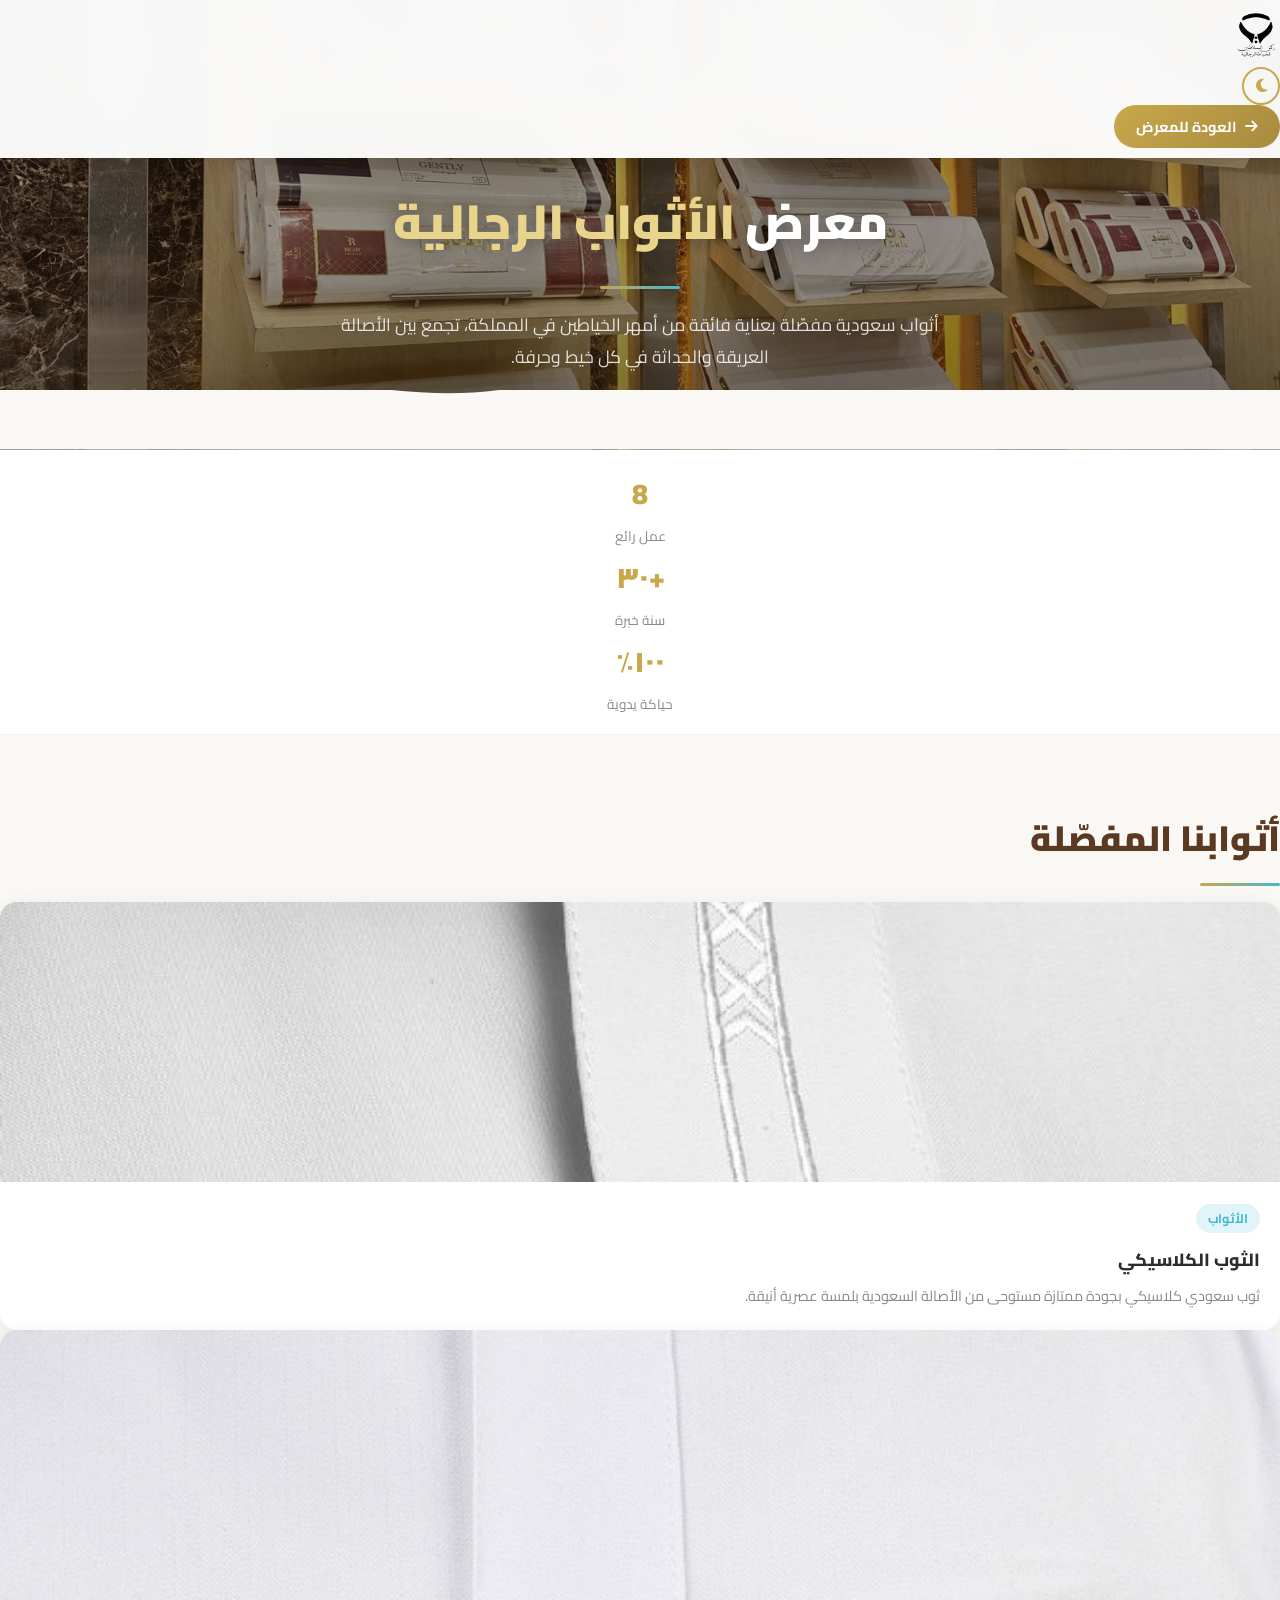
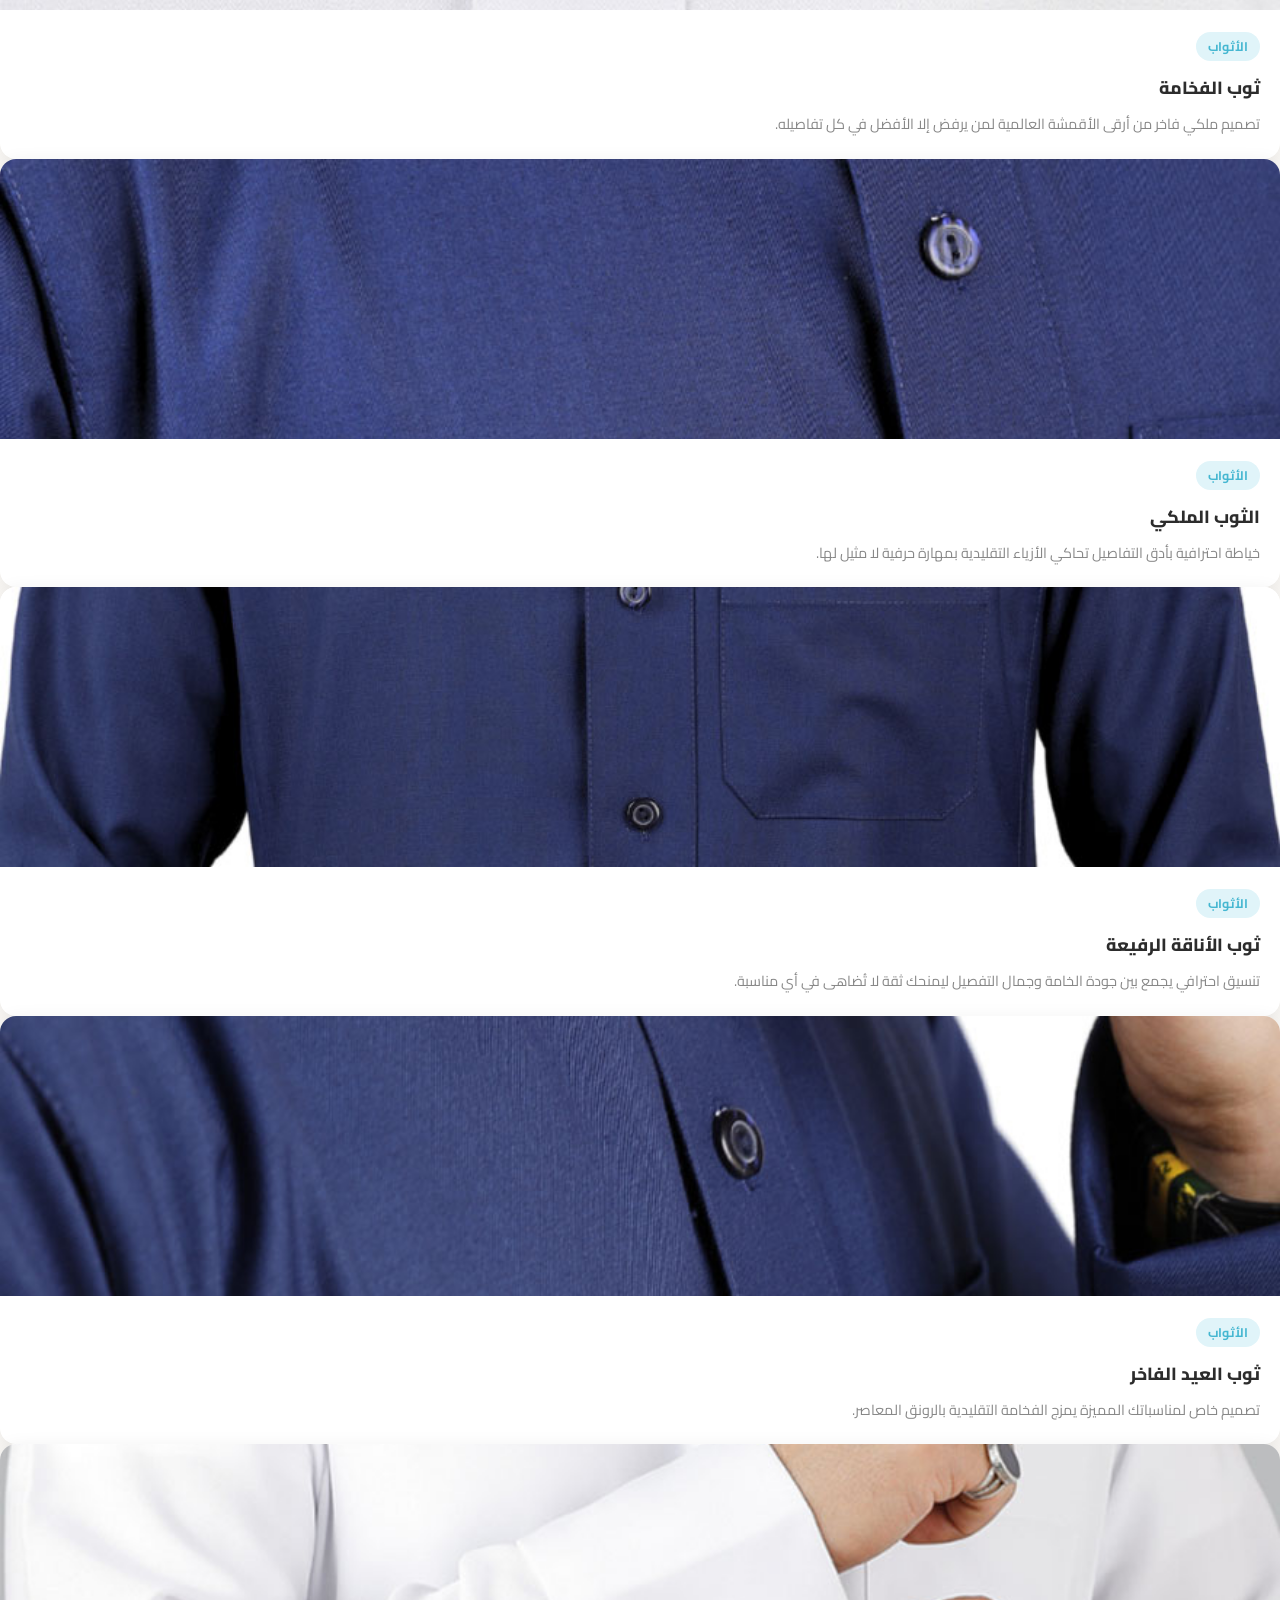
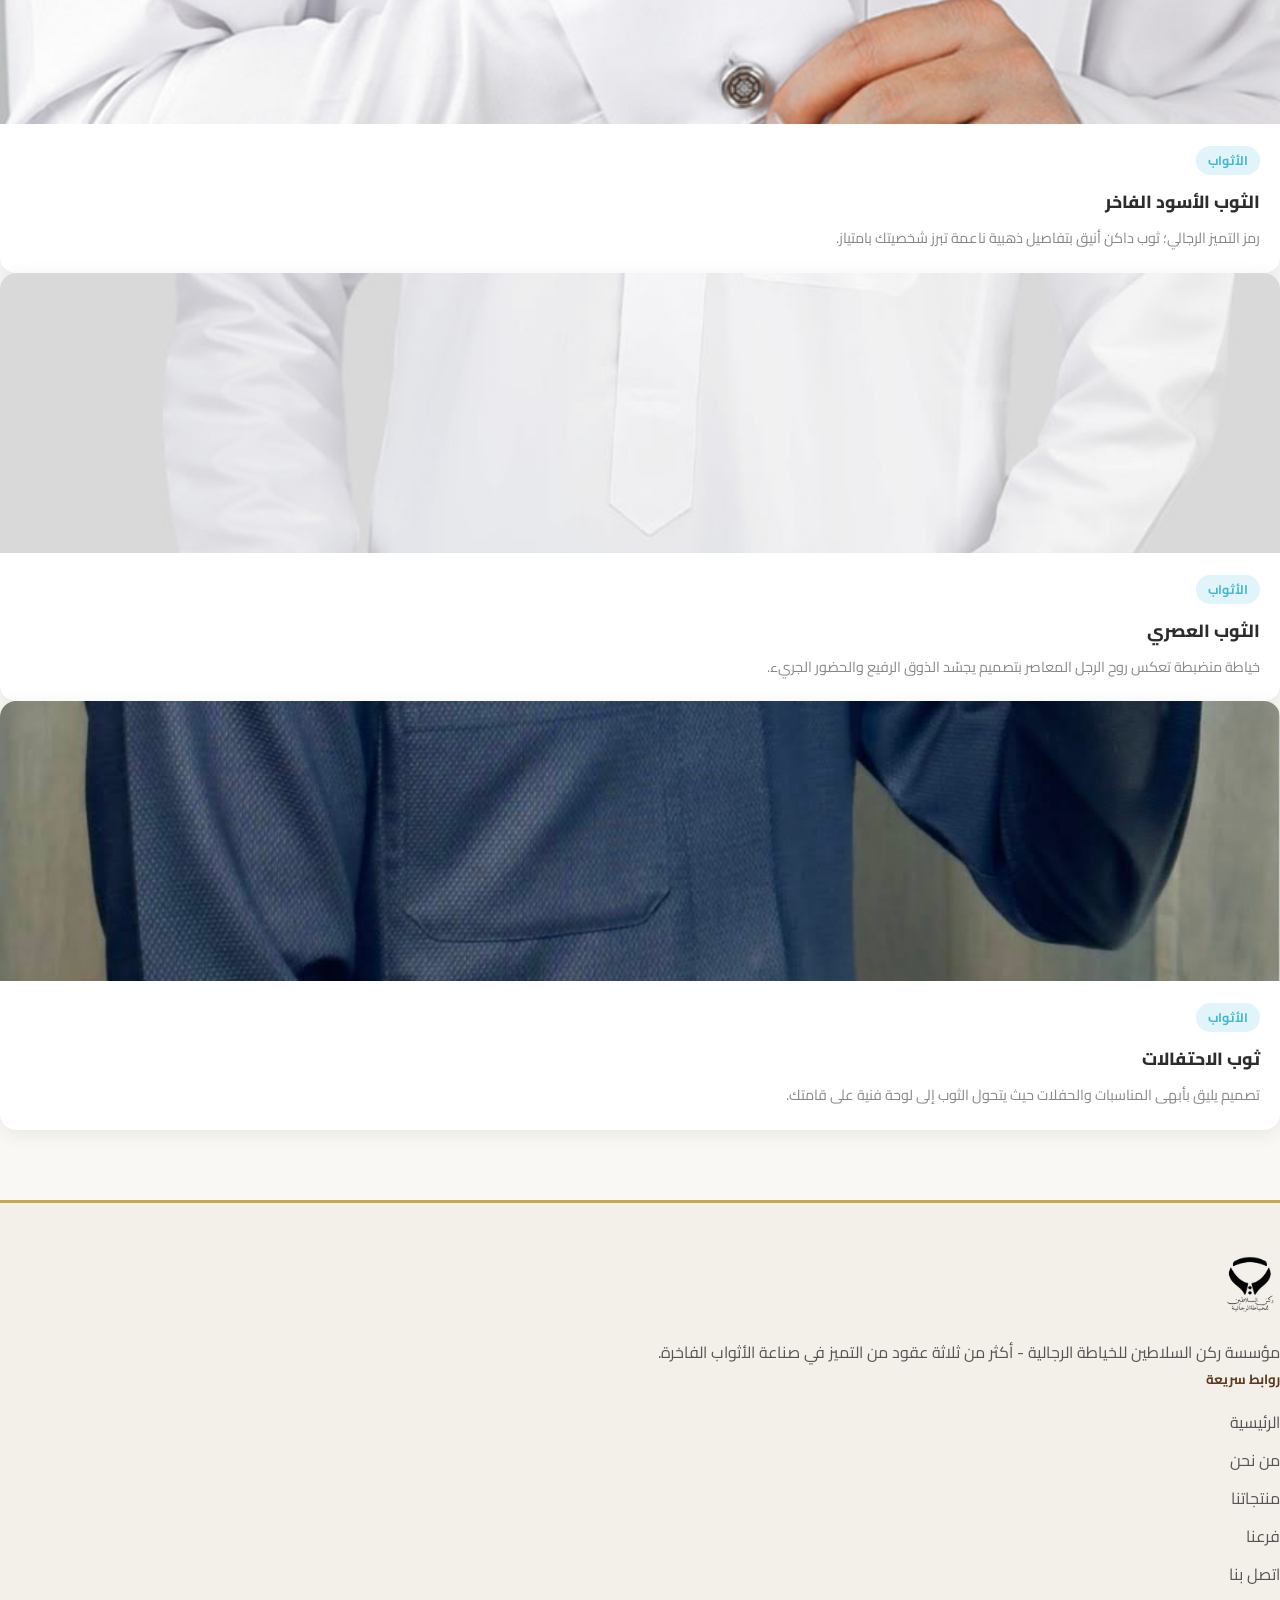
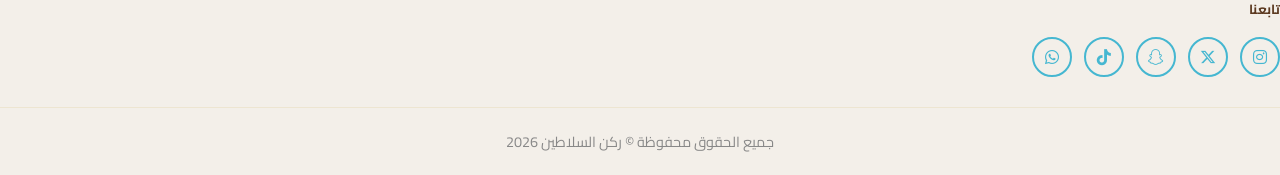
==== category.html @ 3acf150f "Add files via upload" ====
<!DOCTYPE html>
<html lang="ar" dir="rtl">

<head>
    <meta charset="UTF-8">
    <meta name="viewport" content="width=device-width, initial-scale=1.0">
    <title>المعرض | ركن السلاطين</title>
    <meta name="description"
        content="معرض أعمال ركن السلاطين للخياطة الرجالية - أثواب وأكوات وصدريات وأقمشة فاخرة في الرياض">
    <!-- Bootstrap 5 RTL -->
    <link href="https://cdn.jsdelivr.net/npm/bootstrap@5.3.3/dist/css/bootstrap.rtl.min.css" rel="stylesheet">
    <!-- Font Awesome -->
    <link href="https://cdnjs.cloudflare.com/ajax/libs/font-awesome/6.5.1/css/all.min.css" rel="stylesheet">
    <!-- AOS -->
    <link href="https://unpkg.com/aos@2.3.1/dist/aos.css" rel="stylesheet">
    <!-- Google Fonts -->
    <link
        href="https://fonts.googleapis.com/css2?family=Cairo:wght@400;600;700;900&family=Tajawal:wght@300;400;500;700&display=swap"
        rel="stylesheet">
    <!-- Gallery Shared CSS -->
    <link href="gallery.css" rel="stylesheet">
</head>

<body>

    <!-- Navbar -->
    <nav class="gallery-nav">
        <div class="container d-flex align-items-center justify-content-between">
            <a href="index.html" class="brand">
                <img src="images/logoblack.png" alt="ركن السلاطين" id="navLogo">
            </a>
            <div class="d-flex align-items-center gap-3">
                <button class="theme-toggle-btn" id="themeToggle" aria-label="تغيير المظهر">
                    <i class="fas fa-moon"></i>
                </button>
                <a href="gallery.html" class="back-btn">
                    <i class="fas fa-arrow-right"></i> العودة للمعرض
                </a>
            </div>
        </div>
    </nav>

    <!-- Hero (filled by JS) -->
    <div class="cat-hero">
        <div class="cat-hero-content" data-aos="fade-up">
            <div class="cat-badge" id="catBadge">
                <i id="catBadgeIcon"></i>
                <span id="catBadgeText"></span>
            </div>
            <h1 id="catTitle">تحميل...</h1>
            <div class="hero-divider"></div>
            <p id="catDesc">...</p>
        </div>
    </div>

    <!-- Info Bar -->
    <div class="info-bar">
        <div class="container">
            <div class="row g-3">
                <div class="col-4 col-md stat">
                    <span class="stat-num" id="statCount">—</span>
                    <span class="stat-label">عمل رائع</span>
                </div>
                <div class="col-4 col-md stat">
                    <span class="stat-num">+٣٠</span>
                    <span class="stat-label">سنة خبرة</span>
                </div>
                <div class="col-4 col-md stat">
                    <span class="stat-num">١٠٠٪</span>
                    <span class="stat-label">حياكة يدوية</span>
                </div>
            </div>
        </div>
    </div>

    <!-- Gallery Grid -->
    <section class="gallery-section">
        <div class="container">
            <div class="mb-5" data-aos="fade-up">
                <h2 class="section-title left-align" id="gridTitle">المعرض</h2>
            </div>
            <div class="row g-4" id="galleryGrid">
                <!-- filled by JS -->
            </div>
        </div>
    </section>

    <!-- Lightbox -->
    <div class="lightbox-overlay" id="lightbox" onclick="closeLightbox(event)">
        <button class="lightbox-close" onclick="closeLightbox(event)">
            <i class="fas fa-times"></i>
        </button>
        <img src="" alt="" id="lightboxImg">
    </div>

    <!-- التذييل -->
    <footer>
        <div class="container">
            <div class="row g-4">
                <div class="col-md-4 text-center text-md-start">
                    <div class="footer-logo"><img src="images/logoblack.png" alt="ركن السلاطين"></div>
                    <p>مؤسسة ركن السلاطين للخياطة الرجالية - أكثر من ثلاثة عقود من التميز في صناعة الأثواب الفاخرة.</p>
                </div>
                <div class="col-md-4">
                    <h5>روابط سريعة</h5>
                    <ul>
                        <li><a href="index.html#top">الرئيسية</a></li>
                        <li><a href="index.html#about">من نحن</a></li>
                        <li><a href="index.html#products">منتجاتنا</a></li>
                        <li><a href="index.html#branch">فرعنا</a></li>
                        <li><a href="index.html#contact">اتصل بنا</a></li>
                    </ul>
                </div>
                <div class="col-md-4 text-center text-md-start">
                    <h5>تابعنا</h5>
                    <div class="social-icons">
                        <a href="https://www.instagram.com/alsalatin_1?igsh=cHo1dGV3Nm4xb3J3&utm_source=qr"
                            aria-label="Instagram"><i class="fab fa-instagram"></i></a>
                        <a href="#" aria-label="Twitter"><i class="fab fa-x-twitter"></i></a>
                        <a href="#" aria-label="Snapchat"><i class="fab fa-snapchat-ghost"></i></a>
                        <a href="#" aria-label="TikTok"><i class="fab fa-tiktok"></i></a>
                        <a href="https://wa.me/966501292147" aria-label="WhatsApp" target="_blank">
                            <i class="fab fa-whatsapp"></i>
                        </a>
                    </div>
                </div>
            </div>
            <div class="footer-bottom">جميع الحقوق محفوظة &copy; ركن السلاطين 2026</div>
        </div>
    </footer>

    <!-- Scripts -->
    <script src="https://cdn.jsdelivr.net/npm/bootstrap@5.3.3/dist/js/bootstrap.bundle.min.js"></script>
    <script src="https://unpkg.com/aos@2.3.1/dist/aos.js"></script>
    <script>
        AOS.init({ duration: 700, once: true });

        /* ── Dark Mode ── */
        const toggle = document.getElementById('themeToggle');
        const navLogo = document.getElementById('navLogo');

        function applyTheme(dark) {
            document.body.classList.toggle('dark-theme', dark);
            toggle.querySelector('i').className = dark ? 'fas fa-sun' : 'fas fa-moon';
            const lightLogo = 'images/logoblack.png';
            const darkLogo = 'images/logo.png';
            navLogo.src = dark ? darkLogo : lightLogo;
            const fl = document.querySelector('.footer-logo img');
            if (fl) fl.src = dark ? darkLogo : lightLogo;
        }

        applyTheme(localStorage.getItem('theme') === 'dark');
        toggle.addEventListener('click', () => {
            const isDark = document.body.classList.toggle('dark-theme');
            localStorage.setItem('theme', isDark ? 'dark' : 'light');
            applyTheme(isDark);
        });

        /* ── Category Data ── */
        const categories = {
            products: {
                name: 'الأثواب الرجالية',
                icon: 'fas fa-user-tie',
                badgeText: 'تصاميم رجالية راقية',
                desc: 'أثواب سعودية مفصّلة بعناية فائقة من أمهر الخياطين في المملكة، تجمع بين الأصالة العريقة والحداثة في كل خيط وحرفة.',
                gridTitle: 'أثوابنا المفصّلة',
                tag: 'الأثواب',
                items: [
                    { img: 'images/products/product1.png', title: 'الثوب الكلاسيكي', desc: 'ثوب سعودي كلاسيكي بجودة ممتازة مستوحى من الأصالة السعودية بلمسة عصرية أنيقة.' },
                    { img: 'images/products/product2.png', title: 'ثوب الفخامة', desc: 'تصميم ملكي فاخر من أرقى الأقمشة العالمية لمن يرفض إلا الأفضل في كل تفاصيله.' },
                    { img: 'images/products/product3.png', title: 'الثوب الملكي', desc: 'خياطة احترافية بأدق التفاصيل تحاكي الأزياء التقليدية بمهارة حرفية لا مثيل لها.' },
                    { img: 'images/products/product4.jpg', title: 'ثوب الأناقة الرفيعة', desc: 'تنسيق احترافي يجمع بين جودة الخامة وجمال التفصيل ليمنحك ثقة لا تُضاهى في أي مناسبة.' },
                    { img: 'images/products/product5.jpg', title: 'ثوب العيد الفاخر', desc: 'تصميم خاص لمناسباتك المميزة يمزج الفخامة التقليدية بالرونق المعاصر.' },
                    { img: 'images/products/product6.png', title: 'الثوب الأسود الفاخر', desc: 'رمز التميز الرجالي؛ ثوب داكن أنيق بتفاصيل ذهبية ناعمة تبرز شخصيتك بامتياز.' },
                    { img: 'images/products/product7.jpg', title: 'الثوب العصري', desc: 'خياطة منضبطة تعكس روح الرجل المعاصر بتصميم يجسّد الذوق الرفيع والحضور الجريء.' },
                    { img: 'images/products/product8.jpeg', title: 'ثوب الاحتفالات', desc: 'تصميم يليق بأبهى المناسبات والحفلات حيث يتحول الثوب إلى لوحة فنية على قامتك.' },
                ]
            },
            fabrics: {
                name: 'أقمشتنا الحصرية',
                icon: 'fas fa-layer-group',
                badgeText: 'أقمشة حصرية خاصة بنا',
                desc: 'أقمشة ذات جودة استثنائية مستوردة حصرياً لنا من أرقى المصانع اليابانية والإيطالية والكورية — لأننا نحرص على أن يبدأ الفخر من الخيط الأول.',
                gridTitle: 'مجموعتنا الحصرية من الأقمشة',
                tag: 'أقمشة حصرية',
                isExclusive: true,
                items: [
                    { img: 'images/fabrics/fabric.jpeg', title: 'قماش الحرير الياباني', desc: 'من أجود أقمشتنا الحصرية، ياباني فاخر بملمس حريري ناعم يمنح الثوب سقوطاً ملكياً لا مثيل له.' },
                    { img: 'images/fabrics/fabric1.JPG', title: 'القماش الإيطالي الفاخر', desc: 'قماش إيطالي أصيل من أقمشتنا المستوردة حصرياً يتميز بألوانه العميقة ومتانته الاستثنائية.' },
                    { img: 'images/fabrics/fabric2.JPG', title: 'الصوف الإنجليزي المنقّح', desc: 'قماش صوفي دافئ وأنيق مستورد بصورة حصرية لنا مثالي للأكوات والأثواب الرسمية الشتوية.' },
                    { img: 'images/fabrics/fabric3.jpg', title: 'القماش الكوري البارد', desc: 'من أقمشتنا الكورية الحصرية يتميز بمقاومة الحرارة ومنح إحساس مرتاح في الطقس الساخن.' },
                    { img: 'images/fabrics/fabric4.jpg', title: 'اللينين الطبيعي النقي', desc: 'قماش لينين طبيعي من أفضل مصادرنا الحصرية خفيف وناعم ومريح طوال اليوم للأثواب الصيفية.' },
                    { img: 'images/fabrics/fabric5.jpg', title: 'الأطلس الذهبي', desc: 'لمسة ذهبية ساحرة من أقمشتنا الحصرية يلائم المناسبات الفاخرة والأثواب الاحتفالية.' },
                    { img: 'images/fabrics/fabric6.JPG', title: 'الكتان القديم الأصيل', desc: 'قماش كتان خالص من مصادر حصرية يجمع بين الأناقة العتيقة والراحة الحديثة في آن معاً.' },
                    { img: 'images/fabrics/fabric7.jpg', title: 'بولي الصيفي المنسدل', desc: 'قماش بولي عالي الجودة من مجموعاتنا الحصرية خفيف كالريشة مناسب لأثواب الصيف والسهرات.' },
                    { img: 'images/fabrics/fabric8.jpeg', title: 'التويد الاسكتلندي', desc: 'قماش رفيع المنسج من اختيارنا الحصري يمنح الثوب مظهراً أوروبياً راقياً وشخصية مستقلة.' },
                    { img: 'images/fabrics/fabric9.jpeg', title: 'مزيج الكشمير', desc: 'أغلى وأفخم أقمشتنا المستوردة حصرياً، ناعم كالحرير ودافئ للأكوات الملكية.' },
                    { img: 'images/fabrics/fabric10.jpeg', title: 'القطن المصري الطويل التيلة', desc: 'قطن مصري أصيل من أقمشتنا الحصرية بملمس فاخر وخفة ملحوظة ومتانة تدوم سنوات.' },
                    { img: 'images/fabrics/fabric11.jpeg', title: 'قماش البمبو الصحي', desc: 'من مجموعاتنا الحصرية الحديثة مصنوع من ألياف البمبو الطبيعية مضاداً للبكتيريا ومريحاً.' },
                    { img: 'images/fabrics/fabric12.jpeg', title: 'الجاكار الفاخر', desc: 'قماش منقوش بتصاميم منسوجة بدقة متناهية جزء من أقمشتنا الحصرية المميزة.' },
                    { img: 'images/fabrics/fabric13.jpg', title: 'الميكرو فايبر الفضي', desc: 'أحدث مجموعاتنا الحصرية يعكس الضوء بشكل راقٍ ويضفي بريقاً خفياً مميزاً على الثوب.' },
                ]
            },
            coats: {
                name: 'الأكوات الرجالية',
                icon: 'fas fa-vest',
                badgeText: 'أكوات راقية مفصّلة',
                desc: 'أكوات رجالية تجمع بين الكلاسيكية الأوروبية الراقية والروح الشرقية الأصيلة، مصنوعة بيد الحِرفيين لتكون تجسيداً حقيقياً للهيبة والتميز.',
                gridTitle: 'أكواتنا الفاخرة',
                tag: 'الأكوات',
                items: [
                    { img: 'images/coats/coat1.jpg', title: 'كوت الخريف الملكي', desc: 'كوت شتوي فاخر بتصميم كلاسيكي بفتحة صدر واسعة ودرزات دقيقة تعكس شخصية ذو الذوق الرفيع.' },
                    { img: 'images/coats/coat2.PNG', title: 'الكوت الرسمي الداكن', desc: 'قطعة لا غنى عنها في خزانة الرجل الناجح، كوت رسمي أنيق يمزج بين العصرية والكلاسيكية.' },
                    { img: 'images/coats/coat3.jpg', title: 'كوت الغاردين الفاخر', desc: 'كوت من قماش الغاردين الفاخر بحياكة لندنية يمنحك حضوراً لائقاً في أقسى المناسبات الرسمية.' },
                ]
            },
            vests: {
                name: 'الصدريات الرجالية',
                icon: 'fas fa-tshirt',
                badgeText: 'صدريات رجالية أنيقة',
                desc: 'صدريات رجالية أنيقة تُضفي على مظهرك لمسة كلاسيكية استثنائية مصممة لتتناغم مع مختلف أنواع الأثواب والأكوات.',
                gridTitle: 'صدرياتنا الكلاسيكية',
                tag: 'الصدريات',
                items: [
                    { img: 'images/vests/vest.webp', title: 'صدرية السواريه', desc: 'صدرية أنيقة للمناسبات الاحتفالية من أفضل الأقمشة بحياكة دقيقة تبرز قامتك بثقة.' },
                    { img: 'images/vests/vest1.webp', title: 'الصدرية الكلاسيكية', desc: 'تصميم كلاسيكي خالد يتناسب مع كل مناسبة يمنحك مظهراً متكاملاً من الذوق الرفيع.' },
                    { img: 'images/vests/vest2.webp', title: 'صدرية الأعمال', desc: 'خيارك المثالي للاجتماعات والمناسبات الرسمية، صدرية تجمع الأناقة والمهنية في قطعة واحدة.' },
                    { img: 'images/vests/vest3.webp', title: 'الصدرية الذهبية', desc: 'صدرية بلمسات ذهبية تعكس البريق والتميز، صممت خصيصاً للمناسبات الفاخرة والحفلات.' },
                    { img: 'images/vests/vest4.webp', title: 'صدرية المساء', desc: 'رفيقتك المثالية لسهرات المساء بتصميم أنيق يضيف إلى الثوب طبقة من الفخامة.' },
                    { img: 'images/vests/vest5.webp', title: 'الصدرية القطيفية', desc: 'من قماش القطيفة بملمس ناعم استثنائي تضفي على مظهرك هالة من الثراء الحقيقي.' },
                    { img: 'images/vests/vest6.webp', title: 'صدرية الطقم الكامل', desc: 'مصممة لتكمل طقماً متكاملاً من الكوت والثوب تجعلك اللافت الأول في التجمعات الرسمية.' },
                    { img: 'images/vests/vest7.webp', title: 'الصدرية الصيفية الخفيفة', desc: 'صدرية خفيفة بقماش منسدل مريح للطقس الحار، تجمع الشياكة والعملية في خيار واحد ذكي.' },
                    { img: 'images/vests/vest8.webp', title: 'صدرية الاعتزاز', desc: 'قطعة فريدة من نسيج فاخر بتطريز دقيق تحمل هوية ركن السلاطين وتعكس مستوى لا يُنافَس.' },
                ]
            },
            machine: {
                name: 'معداتنا الاحترافية',
                icon: 'fas fa-cogs',
                badgeText: 'أجهزة ومعدات متطورة',
                desc: 'نستثمر في أحدث المعدات الاحترافية لنضمن أن كل ثوب يخرج من مشغلنا بمستوى تشطيب يفوق التوقعات ويعكس الاهتمام بأدق التفاصيل.',
                gridTitle: 'معداتنا وأجهزتنا',
                tag: 'معدات احترافية',
                items: [
                    {
                        img: 'images/machine/machine.jpg',
                        title: 'المكبس الهيدروليكي',
                        desc: 'جهاز مكبس هيدروليكي متطور نستخدمه لكبس ياقات الأثواب وتشطيب التفاصيل الدقيقة بدقة لا تُضاهى. يمنح الثوب مظهراً نهائياً منضبطاً وأنيقاً يتفوق على الحياكة اليدوية المحضة ويعكس مستوى الاحتراف والتميز الذي نسعى إليه في كل قطعة.'
                    },
                ]
            }
        };

        /* ── Build Page ── */
        const params = new URLSearchParams(window.location.search);
        const cat = params.get('cat') || 'products';
        const data = categories[cat] || categories.products;

        document.title = data.name + ' | ركن السلاطين';
        document.getElementById('catBadgeIcon').className = data.icon;
        document.getElementById('catBadgeText').textContent = data.badgeText;
        document.getElementById('catTitle').innerHTML = 'معرض <span>' + data.name + '</span>';
        document.getElementById('catDesc').textContent = data.desc;
        document.getElementById('gridTitle').textContent = data.gridTitle;
        document.getElementById('statCount').textContent = data.items.length;

        const grid = document.getElementById('galleryGrid');

        data.items.forEach((item, i) => {
            const exclusiveBadge = data.isExclusive
                ? `<div class="exclusive-badge"><i class="fas fa-crown"></i> حصري لركن السلاطين</div>`
                : '';

            // Machine category gets a wide single card
            const colClass = data.items.length === 1
                ? 'col-12 col-md-8 offset-md-2'
                : 'col-sm-6 col-lg-4';

            grid.innerHTML += `
                <div class="${colClass}" data-aos="fade-up" data-aos-delay="${(i % 3) * 80}">
                    <div class="portfolio-item">
                        <div class="portfolio-img-wrap">
                            <img src="${item.img}" alt="${item.title}" loading="lazy"
                                 onclick="openLightbox('${item.img}', '${item.title}')">
                            <div class="portfolio-img-overlay">
                                <div class="view-icon" onclick="openLightbox('${item.img}', '${item.title}')">
                                    <i class="fas fa-expand"></i>
                                </div>
                            </div>
                        </div>
                        <div class="portfolio-body">
                            ${exclusiveBadge}
                            <span class="portfolio-cat-tag">${data.tag}</span>
                            <h4 class="portfolio-title">${item.title}</h4>
                            <p class="portfolio-desc">${item.desc}</p>
                        </div>
                    </div>
                </div>`;
        });

        /* ── Lightbox ── */
        function openLightbox(src, alt) {
            const lb = document.getElementById('lightbox');
            document.getElementById('lightboxImg').src = src;
            document.getElementById('lightboxImg').alt = alt;
            lb.classList.add('active');
            document.body.style.overflow = 'hidden';
        }

        function closeLightbox(e) {
            const lb = document.getElementById('lightbox');
            if (e.target === lb || e.currentTarget.classList.contains('lightbox-close')) {
                lb.classList.remove('active');
                document.body.style.overflow = '';
            }
        }

        document.addEventListener('keydown', e => {
            if (e.key === 'Escape') {
                document.getElementById('lightbox').classList.remove('active');
                document.body.style.overflow = '';
            }
        });
    </script>

    <script src="https://cdn.jsdelivr.net/npm/bootstrap@5.3.3/dist/js/bootstrap.bundle.min.js"></script>
    <script src="https://unpkg.com/aos@2.3.1/dist/aos.js"></script>

</body>

</html>
---- gallery.css ----
/* ========================================================
   gallery.css — ركن السلاطين | معرض الأعمال المشترك
   ======================================================== */

/* === متغيرات الألوان === */
:root {
    --gold: #c9a84c;
    --gold-dark: #a68a3e;
    --gold-light: #e8d48b;
    --sky: #45b7d1;
    --sky-light: #e0f4f9;
    --brown: #5c3a21;
    --bg-main: #faf8f5;
    --bg-section: #f3efe9;
    --bg-card: #ffffff;
    --text-dark: #2c2c2c;
    --text-body: #555555;
    --text-muted: #888888;
    --border-light: rgba(201, 168, 76, 0.15);
    --shadow-soft: 0 4px 20px rgba(0, 0, 0, 0.07);
    --shadow-hover: 0 16px 40px rgba(0, 0, 0, 0.18);

    /* Footer-specific (does NOT follow --brown to avoid white in dark mode) */
    --footer-bg: #3d2510;
    --footer-text: rgba(255, 255, 255, 0.72);
}

body.dark-theme {
    --bg-main: #0c111c;
    --bg-section: #111827;
    --bg-card: #161f33;
    --text-dark: #f8fafc;
    --text-body: #cbd5e1;
    --text-muted: #94a3b8;
    --brown: #f1f5f9;
    --border-light: rgba(201, 168, 76, 0.2);
}

/* === Reset === */
* {
    margin: 0;
    padding: 0;
    box-sizing: border-box;
}

body {
    font-family: 'Cairo', 'Tajawal', sans-serif;
    background: var(--bg-main);
    color: var(--text-dark);
}

h1,
h2,
h3,
h4 {
    font-family: 'Cairo', sans-serif;
}

a {
    text-decoration: none;
    color: inherit;
}

::-webkit-scrollbar {
    width: 8px;
}

::-webkit-scrollbar-track {
    background: var(--bg-main);
}

::-webkit-scrollbar-thumb {
    background: var(--gold);
    border-radius: 4px;
}

/* ===================================================
   Navbar
   =================================================== */
.gallery-nav {
    position: fixed;
    top: 0;
    width: 100%;
    z-index: 1000;
    background: rgba(255, 255, 255, 0.96);
    backdrop-filter: blur(14px);
    padding: 10px 0;
    box-shadow: 0 2px 20px rgba(0, 0, 0, 0.08);
    transition: background 0.3s;
}

body.dark-theme .gallery-nav {
    background: rgba(12, 17, 28, 0.96);
}

.gallery-nav .brand img {
    height: 48px;
}

.back-btn {
    display: inline-flex;
    align-items: center;
    gap: 8px;
    background: linear-gradient(135deg, var(--gold), var(--gold-dark));
    color: #fff;
    border-radius: 30px;
    padding: 8px 22px;
    font-size: 0.9rem;
    font-weight: 700;
    transition: 0.3s;
    border: none;
    cursor: pointer;
}

.back-btn:hover {
    transform: translateY(-2px);
    box-shadow: 0 8px 20px rgba(201, 168, 76, 0.35);
    color: #fff;
}

.theme-toggle-btn {
    background: transparent;
    border: 2px solid var(--gold);
    color: var(--gold);
    border-radius: 50%;
    width: 38px;
    height: 38px;
    display: flex;
    align-items: center;
    justify-content: center;
    cursor: pointer;
    transition: 0.3s;
    font-size: 0.95rem;
}

.theme-toggle-btn:hover {
    background: var(--gold);
    color: #fff;
}

/* ===================================================
   Hero Banner (shared + pages override .cat-hero)
   =================================================== */
.gallery-hero,
.cat-hero {
    min-height: 52vh;
    background: url('images/hero-bg.jpg') center/cover no-repeat;
    display: flex;
    align-items: center;
    justify-content: center;
    text-align: center;
    padding: 100px 20px 60px;
    position: relative;
    overflow: hidden;
}

.cat-hero {
    min-height: 50vh;
}

.gallery-hero::before,
.cat-hero::before {
    content: '';
    position: absolute;
    inset: 0;
    background: linear-gradient(180deg, rgba(44, 30, 15, 0.55), rgba(44, 30, 15, 0.45), rgba(44, 30, 15, 0.65));
}

.gallery-hero::after,
.cat-hero::after {
    content: '';
    position: absolute;
    bottom: 0;
    left: 0;
    width: 100%;
    height: 60px;
    background: url("data:image/svg+xml,%3Csvg xmlns='http://www.w3.org/2000/svg' viewBox='0 0 1440 320'%3E%3Cpath fill='%23faf8f5' fill-opacity='1' d='M0,192L48,197.3C96,203,192,213,288,229.3C384,245,480,267,576,250.7C672,235,768,181,864,181.3C960,181,1056,235,1152,234.7C1248,235,1344,181,1392,154.7L1440,128L1440,320L1392,320C1344,320,1248,320,1152,320C1056,320,960,320,864,320C768,320,672,320,576,320C480,320,384,320,288,320C192,320,96,320,48,320L0,320Z'%3E%3C/path%3E%3C/svg%3E") no-repeat center bottom;
    background-size: cover;
}

body.dark-theme .gallery-hero::after,
body.dark-theme .cat-hero::after {
    background: url("data:image/svg+xml,%3Csvg xmlns='http://www.w3.org/2000/svg' viewBox='0 0 1440 320'%3E%3Cpath fill='%230c111c' fill-opacity='1' d='M0,192L48,197.3C96,203,192,213,288,229.3C384,245,480,267,576,250.7C672,235,768,181,864,181.3C960,181,1056,235,1152,234.7C1248,235,1344,181,1392,154.7L1440,128L1440,320L1392,320C1344,320,1248,320,1152,320C1056,320,960,320,864,320C768,320,672,320,576,320C480,320,384,320,288,320C192,320,96,320,48,320L0,320Z'%3E%3C/path%3E%3C/svg%3E") no-repeat center bottom;
    background-size: cover;
}

.gallery-hero-content,
.cat-hero-content {
    position: relative;
    z-index: 2;
}

.gallery-hero h1,
.cat-hero h1 {
    font-size: 3rem;
    font-weight: 900;
    color: #fff;
    text-shadow: 0 2px 20px rgba(0, 0, 0, 0.4);
    margin-bottom: 14px;
}

.gallery-hero h1 span,
.cat-hero h1 span {
    color: var(--gold-light);
}

.gallery-hero p,
.cat-hero p {
    color: rgba(255, 255, 255, 0.82);
    font-size: 1.1rem;
    max-width: 600px;
    margin: 0 auto;
    line-height: 1.8;
}

.hero-divider {
    width: 80px;
    height: 3px;
    background: linear-gradient(90deg, var(--gold), var(--sky));
    margin: 20px auto;
    border-radius: 2px;
}

/* ===================================================
   Category Badge (cat hero only)
   =================================================== */
.cat-badge {
    display: inline-flex;
    align-items: center;
    gap: 8px;
    background: rgba(201, 168, 76, 0.2);
    border: 1px solid rgba(201, 168, 76, 0.5);
    color: var(--gold-light);
    font-weight: 600;
    border-radius: 30px;
    padding: 6px 20px;
    font-size: 0.9rem;
    margin-bottom: 18px;
}

/* ===================================================
   Info Bar (category page)
   =================================================== */
.info-bar {
    background: var(--bg-card);
    border-bottom: 1px solid var(--border-light);
    padding: 16px 0;
}

.info-bar .stat {
    text-align: center;
}

.info-bar .stat-num {
    font-size: 1.8rem;
    font-weight: 900;
    color: var(--gold);
    display: block;
}

.info-bar .stat-label {
    font-size: 0.85rem;
    color: var(--text-muted);
}

/* ===================================================
   Section Titles
   =================================================== */
.section-title {
    font-size: 2.2rem;
    font-weight: 900;
    color: var(--brown);
    text-align: center;
    margin-bottom: 1rem;
}

.section-title::after {
    content: '';
    display: block;
    width: 80px;
    height: 3px;
    background: linear-gradient(90deg, var(--gold), var(--sky));
    margin: 12px auto 0;
    border-radius: 2px;
}

.section-title.left-align {
    text-align: right;
}

.section-title.left-align::after {
    margin-right: 0;
}

.section-subtitle {
    text-align: center;
    color: var(--text-muted);
    font-size: 1rem;
    margin-bottom: 3.5rem;
}

/* ===================================================
   Category Cards (gallery.html)
   =================================================== */
.categories-section {
    padding: 80px 0;
}

.category-card {
    position: relative;
    border-radius: 20px;
    overflow: hidden;
    cursor: pointer;
    box-shadow: var(--shadow-soft);
    transition: transform 0.4s ease, box-shadow 0.4s ease;
    aspect-ratio: 4 / 3;
    display: block;
}

.category-card:hover {
    transform: translateY(-8px);
    box-shadow: var(--shadow-hover);
}

.category-card img {
    width: 100%;
    height: 100%;
    object-fit: cover;
    transition: transform 0.5s ease;
}

.category-card:hover img {
    transform: scale(1.08);
}

.category-card .cat-overlay {
    position: absolute;
    inset: 0;
    background: linear-gradient(to top, rgba(44, 30, 15, 0.93) 0%, rgba(44, 30, 15, 0.5) 50%, rgba(44, 30, 15, 0.1) 100%);
    display: flex;
    flex-direction: column;
    justify-content: flex-end;
    padding: 28px;
    transition: 0.4s;
}

.category-card:hover .cat-overlay {
    background: linear-gradient(to top, rgba(44, 30, 15, 0.97) 0%, rgba(44, 30, 15, 0.65) 60%, rgba(44, 30, 15, 0.15) 100%);
}

.cat-icon {
    width: 52px;
    height: 52px;
    border-radius: 50%;
    background: rgba(201, 168, 76, 0.2);
    border: 2px solid var(--gold);
    display: flex;
    align-items: center;
    justify-content: center;
    color: var(--gold-light);
    font-size: 1.3rem;
    margin-bottom: 14px;
    transform: translateY(10px);
    transition: transform 0.4s ease, background 0.3s;
}

.category-card:hover .cat-icon {
    transform: translateY(0);
    background: var(--gold);
    color: #fff;
}

.cat-count {
    font-size: 0.85rem;
    color: var(--gold-light);
    font-weight: 600;
    margin-bottom: 6px;
    opacity: 0.9;
    letter-spacing: 1px;
    transform: translateY(10px);
    transition: transform 0.4s ease 0.05s;
}

.category-card:hover .cat-count {
    transform: translateY(0);
}

.cat-name {
    font-size: 1.7rem;
    font-weight: 900;
    color: #fff;
    margin-bottom: 8px;
    transform: translateY(10px);
    transition: transform 0.4s ease 0.1s;
}

.category-card:hover .cat-name {
    transform: translateY(0);
}

.cat-desc {
    font-size: 0.95rem;
    color: rgba(255, 255, 255, 0.75);
    line-height: 1.6;
    transform: translateY(10px);
    transition: transform 0.4s ease 0.15s;
    max-height: 0;
    overflow: hidden;
}

.category-card:hover .cat-desc {
    max-height: 80px;
    transform: translateY(0);
}

.cat-cta {
    display: inline-flex;
    align-items: center;
    gap: 6px;
    color: var(--gold-light);
    font-weight: 700;
    font-size: 0.9rem;
    margin-top: 12px;
    opacity: 0;
    transition: opacity 0.4s ease 0.2s;
}

.category-card:hover .cat-cta {
    opacity: 1;
}

/* ===================================================
   Portfolio Items (category.html)
   =================================================== */
.gallery-section {
    padding: 70px 0;
}

.portfolio-item {
    position: relative;
    border-radius: 16px;
    overflow: hidden;
    cursor: pointer;
    background: var(--bg-card);
    box-shadow: var(--shadow-soft);
    transition: transform 0.4s ease, box-shadow 0.4s ease;
}

.portfolio-item:hover {
    transform: translateY(-6px);
    box-shadow: var(--shadow-hover);
}

.portfolio-img-wrap {
    position: relative;
    overflow: hidden;
}

.portfolio-img-wrap img {
    width: 100%;
    height: 280px;
    object-fit: cover;
    display: block;
    transition: transform 0.5s ease;
}

.portfolio-item:hover .portfolio-img-wrap img {
    transform: scale(1.07);
}

.portfolio-img-overlay {
    position: absolute;
    inset: 0;
    background: linear-gradient(to top, rgba(44, 30, 15, 0.85) 0%, rgba(44, 30, 15, 0.3) 50%, transparent 100%);
    opacity: 0;
    transition: opacity 0.4s ease;
    display: flex;
    align-items: flex-end;
    padding: 20px;
}

.portfolio-item:hover .portfolio-img-overlay {
    opacity: 1;
}

.portfolio-img-overlay .view-icon {
    width: 48px;
    height: 48px;
    border-radius: 50%;
    background: var(--gold);
    color: #fff;
    display: flex;
    align-items: center;
    justify-content: center;
    font-size: 1.1rem;
    margin-left: auto;
    transform: translateY(15px);
    transition: transform 0.4s ease;
}

.portfolio-item:hover .view-icon {
    transform: translateY(0);
}

.portfolio-body {
    padding: 20px 20px 22px;
}

.portfolio-cat-tag {
    display: inline-block;
    background: var(--sky-light);
    color: var(--sky);
    border-radius: 20px;
    padding: 3px 12px;
    font-size: 0.78rem;
    font-weight: 700;
    margin-bottom: 10px;
}

body.dark-theme .portfolio-cat-tag {
    background: rgba(69, 183, 209, 0.15);
}

.portfolio-title {
    font-size: 1.1rem;
    font-weight: 800;
    color: var(--text-dark);
    margin-bottom: 8px;
}

.portfolio-desc {
    font-size: 0.9rem;
    color: var(--text-muted);
    line-height: 1.7;
}

.exclusive-badge {
    display: inline-flex;
    align-items: center;
    gap: 8px;
    background: linear-gradient(135deg, var(--gold), var(--gold-dark));
    color: #fff;
    border-radius: 30px;
    padding: 5px 16px;
    font-size: 0.82rem;
    font-weight: 700;
    margin-bottom: 10px;
}

/* ===================================================
   Lightbox
   =================================================== */
.lightbox-overlay {
    position: fixed;
    inset: 0;
    background: rgba(0, 0, 0, 0.94);
    z-index: 9999;
    display: none;
    align-items: center;
    justify-content: center;
    cursor: pointer;
    padding: 20px;
}

.lightbox-overlay.active {
    display: flex;
}

.lightbox-overlay img {
    max-width: 90vw;
    max-height: 88vh;
    border-radius: 12px;
    object-fit: contain;
    cursor: default;
    box-shadow: 0 0 60px rgba(201, 168, 76, 0.3);
}

.lightbox-close {
    position: absolute;
    top: 20px;
    left: 20px;
    width: 44px;
    height: 44px;
    border-radius: 50%;
    background: rgba(255, 255, 255, 0.15);
    border: 2px solid rgba(255, 255, 255, 0.3);
    color: #fff;
    font-size: 1.1rem;
    display: flex;
    align-items: center;
    justify-content: center;
    cursor: pointer;
    transition: 0.3s;
}

.lightbox-close:hover {
    background: var(--gold);
    border-color: var(--gold);
}

/* ===================================================
   التذييل (مستورد بالكامل من الصفحة الرئيسية)
   =================================================== */
footer {
    background: var(--bg-section);
    padding: 50px 0 20px;
    border-top: 3px solid var(--gold);
    color: var(--text-body);
}

footer .footer-logo img {
    height: 60px;
    margin-bottom: 15px;
}

footer h5 {
    color: var(--brown);
    font-weight: 700;
    margin-bottom: 15px;
}

footer ul {
    list-style: none;
    padding: 0;
}

footer ul li {
    margin-bottom: 8px;
}

footer ul li a {
    color: var(--text-body);
    transition: .3s;
}

footer ul li a:hover {
    color: var(--gold);
    padding-right: 5px;
}

footer .social-icons a {
    display: inline-flex;
    align-items: center;
    justify-content: center;
    width: 40px;
    height: 40px;
    border: 2px solid var(--sky);
    color: var(--sky);
    border-radius: 50%;
    margin-left: 8px;
    transition: .3s;
    font-size: 1rem;
}

footer .social-icons a:hover {
    background: var(--sky);
    color: #fff;
    transform: translateY(-3px);
}

.footer-bottom {
    border-top: 1px solid var(--border-light);
    padding-top: 20px;
    margin-top: 30px;
    text-align: center;
    color: var(--text-muted);
    font-size: .9rem;
}

body.dark-theme footer .footer-logo img {
    filter: drop-shadow(0 0 8px rgba(255, 255, 255, 0.2));
}

body.dark-theme footer .footer-logo img[src*="logoblack"] {
    filter: invert(1) brightness(2) contrast(1.2);
}
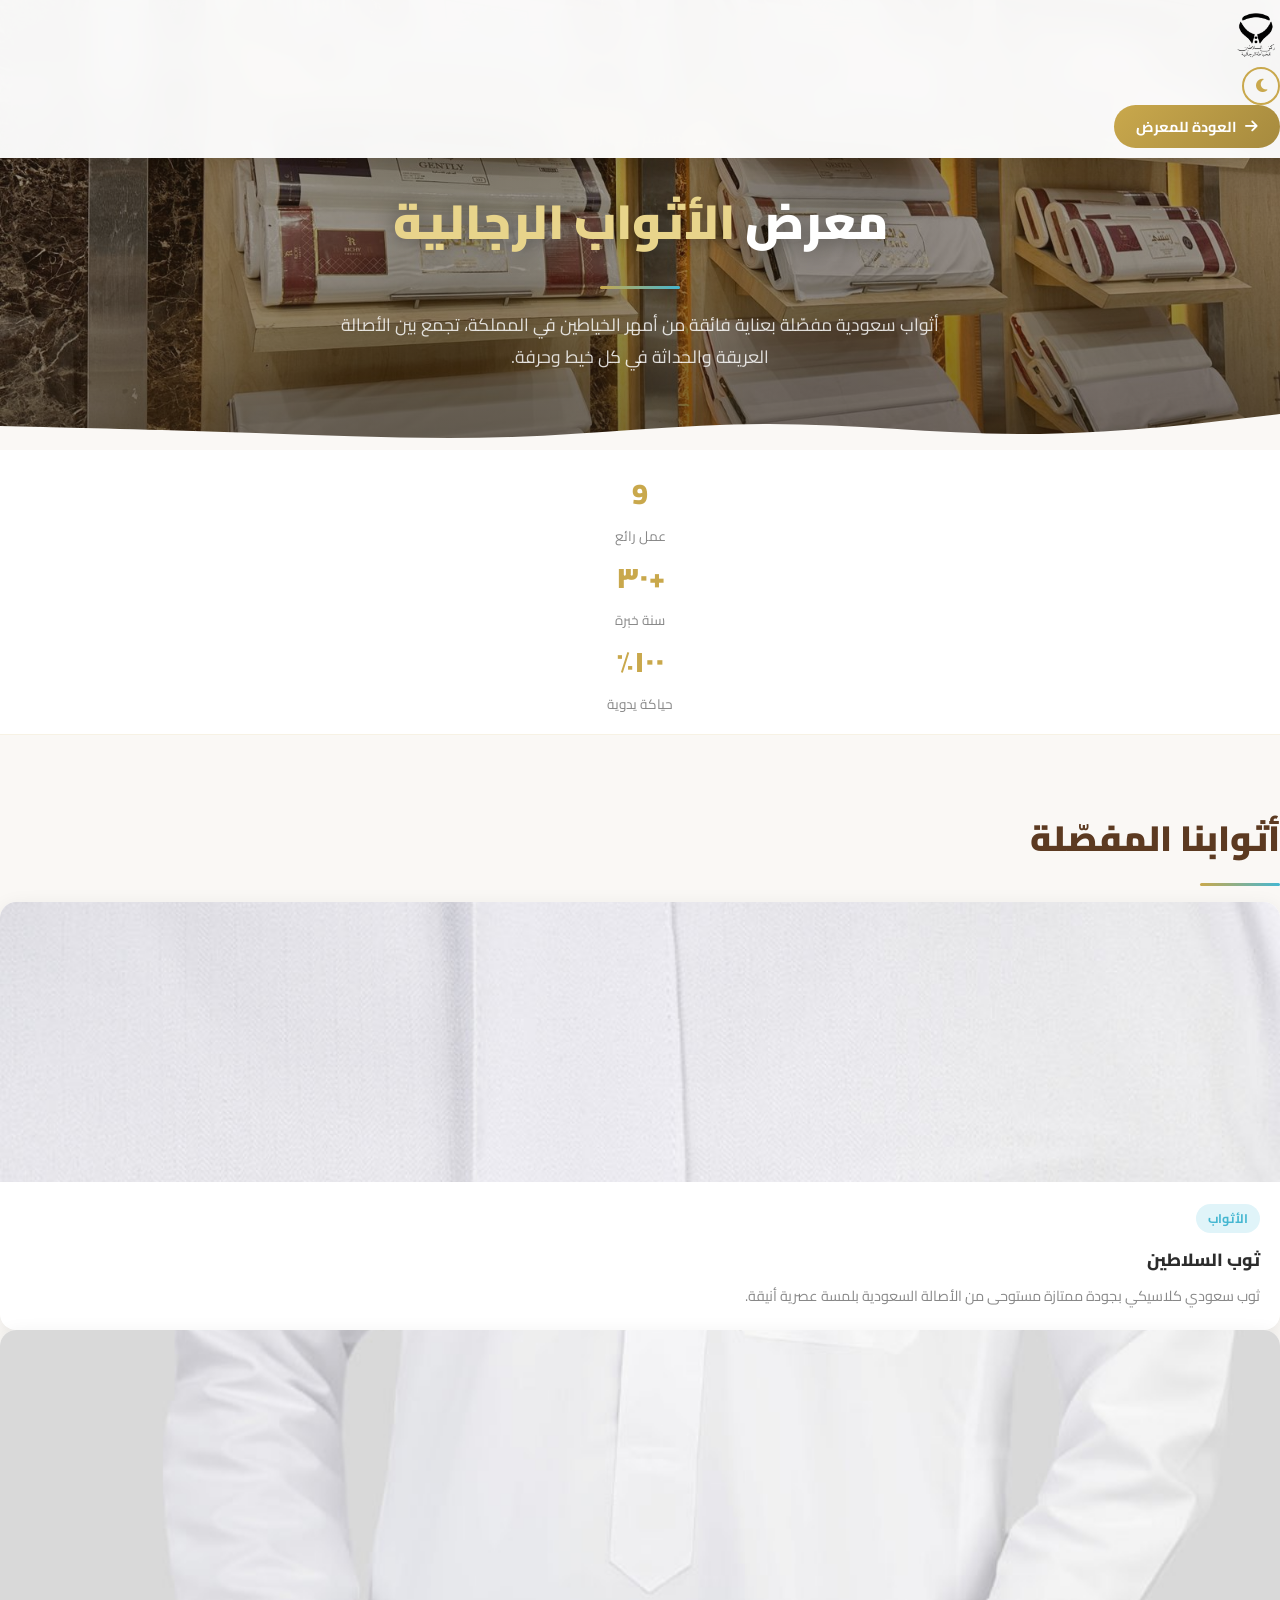
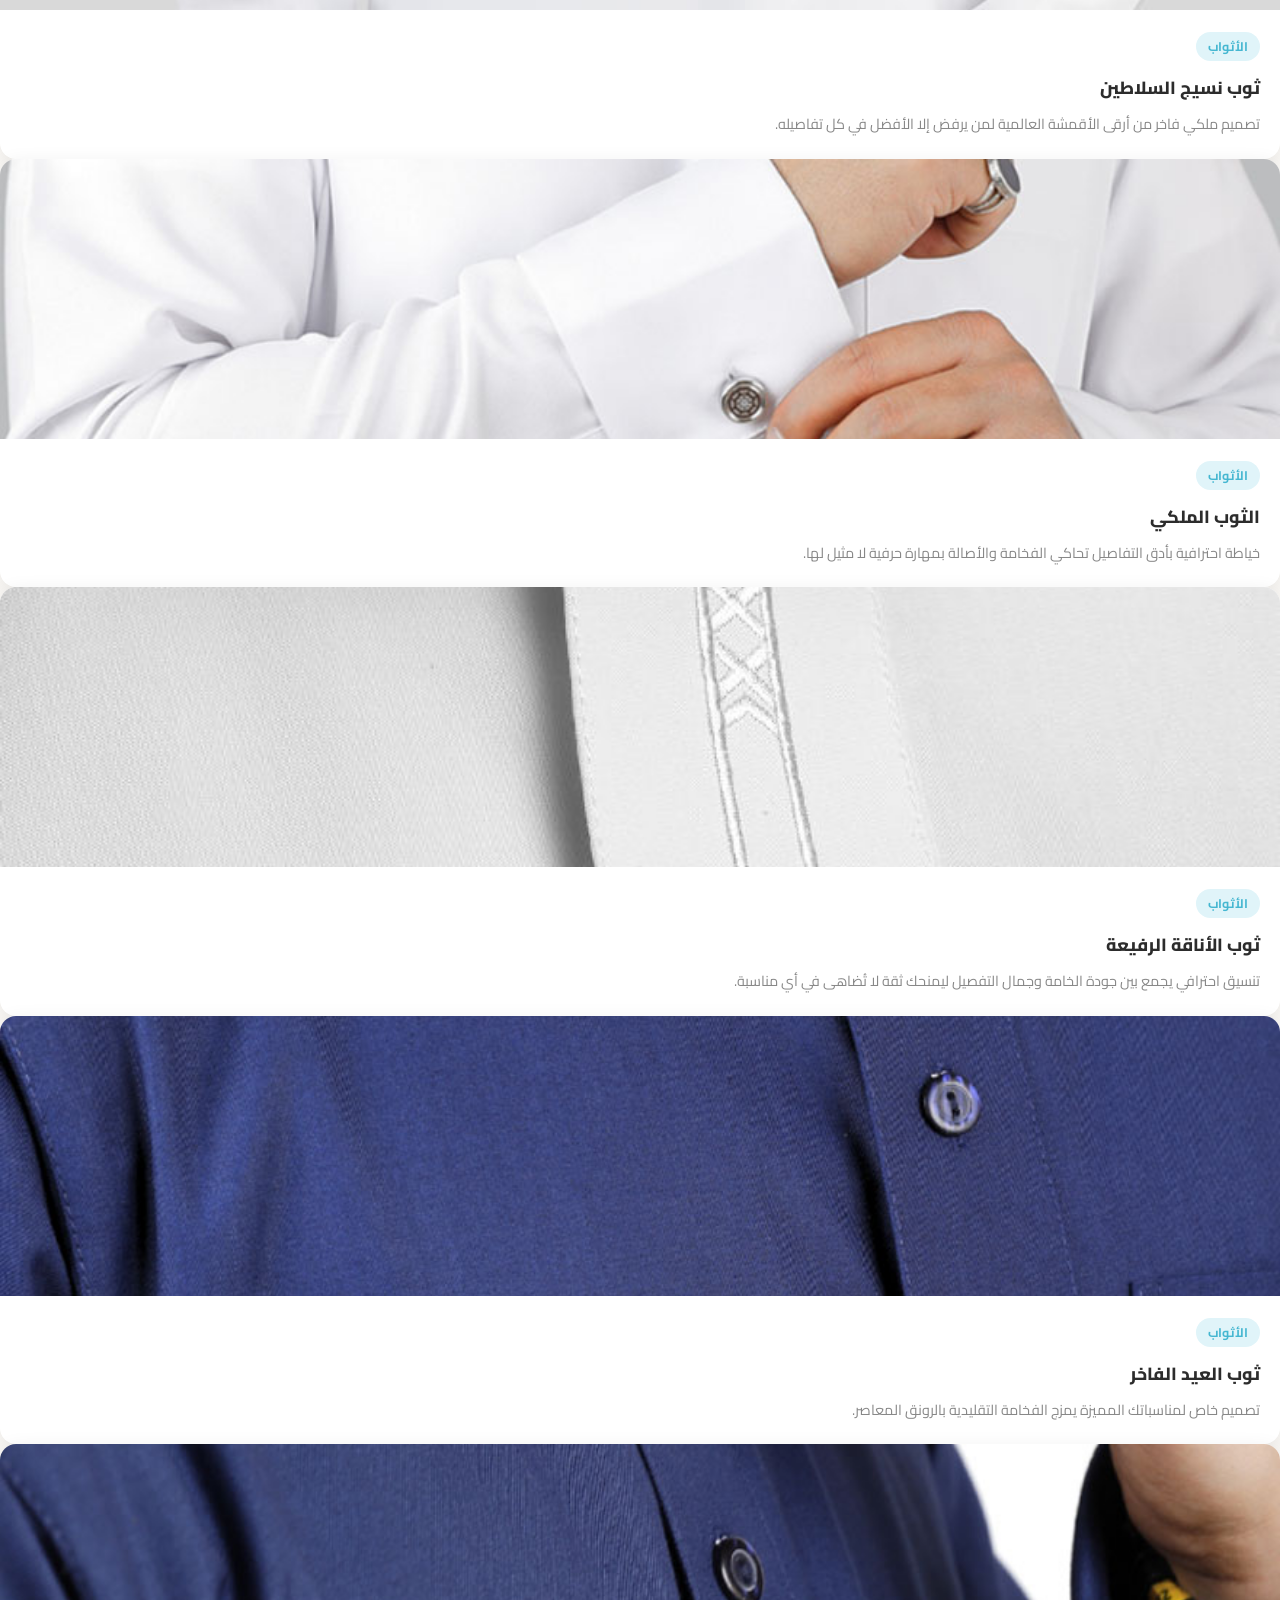
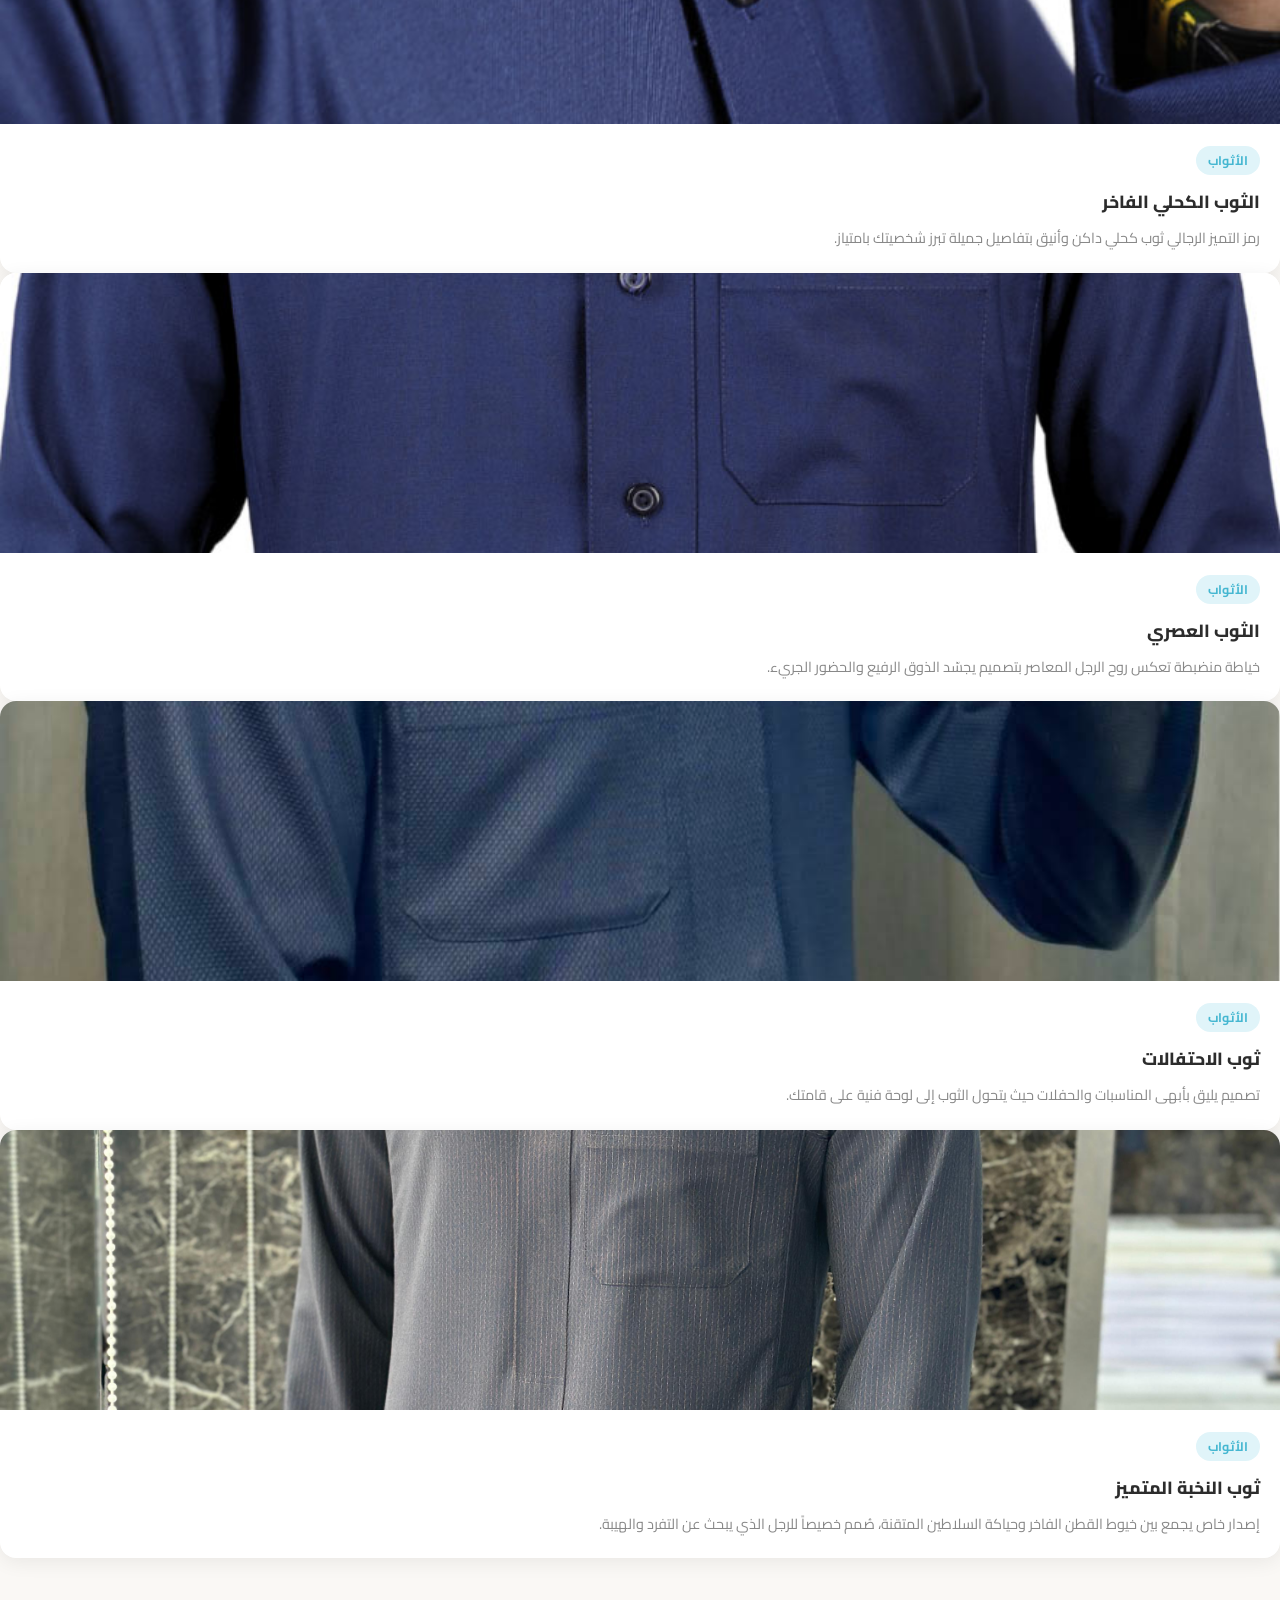
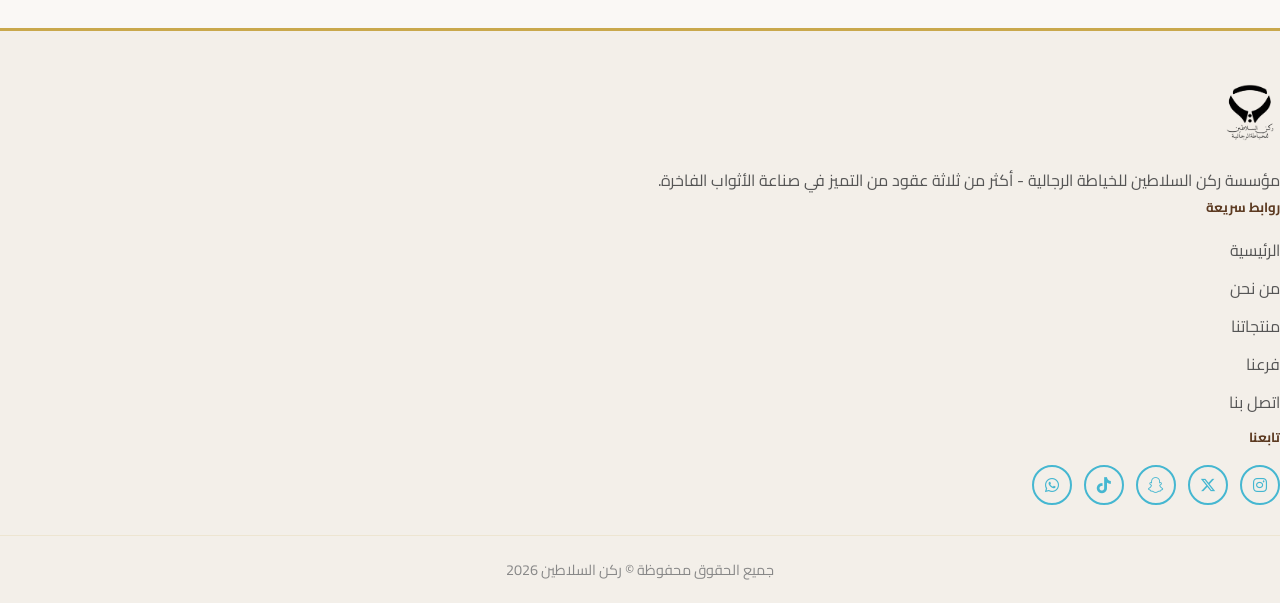
==== commit e8813b89: "Add files via upload" ====
--- a/category.html
+++ b/category.html
@@ -166,14 +166,15 @@
                 gridTitle: 'أثوابنا المفصّلة',
                 tag: 'الأثواب',
                 items: [
-                    { img: 'images/products/product1.png', title: 'الثوب الكلاسيكي', desc: 'ثوب سعودي كلاسيكي بجودة ممتازة مستوحى من الأصالة السعودية بلمسة عصرية أنيقة.' },
-                    { img: 'images/products/product2.png', title: 'ثوب الفخامة', desc: 'تصميم ملكي فاخر من أرقى الأقمشة العالمية لمن يرفض إلا الأفضل في كل تفاصيله.' },
-                    { img: 'images/products/product3.png', title: 'الثوب الملكي', desc: 'خياطة احترافية بأدق التفاصيل تحاكي الأزياء التقليدية بمهارة حرفية لا مثيل لها.' },
+                    { img: 'images/products/product1.png', title: 'ثوب السلاطين', desc: 'ثوب سعودي كلاسيكي بجودة ممتازة مستوحى من الأصالة السعودية بلمسة عصرية أنيقة.' },
+                    { img: 'images/products/product2.png', title: 'ثوب نسيج السلاطين', desc: 'تصميم ملكي فاخر من أرقى الأقمشة العالمية لمن يرفض إلا الأفضل في كل تفاصيله.' },
+                    { img: 'images/products/product3.png', title: 'الثوب الملكي', desc: 'خياطة احترافية بأدق التفاصيل تحاكي الفخامة والأصالة بمهارة حرفية لا مثيل لها.' },
                     { img: 'images/products/product4.jpg', title: 'ثوب الأناقة الرفيعة', desc: 'تنسيق احترافي يجمع بين جودة الخامة وجمال التفصيل ليمنحك ثقة لا تُضاهى في أي مناسبة.' },
                     { img: 'images/products/product5.jpg', title: 'ثوب العيد الفاخر', desc: 'تصميم خاص لمناسباتك المميزة يمزج الفخامة التقليدية بالرونق المعاصر.' },
-                    { img: 'images/products/product6.png', title: 'الثوب الأسود الفاخر', desc: 'رمز التميز الرجالي؛ ثوب داكن أنيق بتفاصيل ذهبية ناعمة تبرز شخصيتك بامتياز.' },
+                    { img: 'images/products/product6.png', title: 'الثوب الكحلي الفاخر', desc: 'رمز التميز الرجالي ثوب كحلي داكن وأنيق بتفاصيل جميلة تبرز شخصيتك بامتياز.' },
                     { img: 'images/products/product7.jpg', title: 'الثوب العصري', desc: 'خياطة منضبطة تعكس روح الرجل المعاصر بتصميم يجسّد الذوق الرفيع والحضور الجريء.' },
                     { img: 'images/products/product8.jpeg', title: 'ثوب الاحتفالات', desc: 'تصميم يليق بأبهى المناسبات والحفلات حيث يتحول الثوب إلى لوحة فنية على قامتك.' },
+                    { img: 'images/products/product9.jpg', title: 'ثوب النخبة المتميز', desc: 'إصدار خاص يجمع بين خيوط القطن الفاخر وحياكة السلاطين المتقنة، صُمم خصيصاً للرجل الذي يبحث عن التفرد والهيبة.' },
                 ]
             },
             fabrics: {
@@ -185,20 +186,19 @@
                 tag: 'أقمشة حصرية',
                 isExclusive: true,
                 items: [
-                    { img: 'images/fabrics/fabric.jpeg', title: 'قماش الحرير الياباني', desc: 'من أجود أقمشتنا الحصرية، ياباني فاخر بملمس حريري ناعم يمنح الثوب سقوطاً ملكياً لا مثيل له.' },
-                    { img: 'images/fabrics/fabric1.JPG', title: 'القماش الإيطالي الفاخر', desc: 'قماش إيطالي أصيل من أقمشتنا المستوردة حصرياً يتميز بألوانه العميقة ومتانته الاستثنائية.' },
-                    { img: 'images/fabrics/fabric2.JPG', title: 'الصوف الإنجليزي المنقّح', desc: 'قماش صوفي دافئ وأنيق مستورد بصورة حصرية لنا مثالي للأكوات والأثواب الرسمية الشتوية.' },
-                    { img: 'images/fabrics/fabric3.jpg', title: 'القماش الكوري البارد', desc: 'من أقمشتنا الكورية الحصرية يتميز بمقاومة الحرارة ومنح إحساس مرتاح في الطقس الساخن.' },
-                    { img: 'images/fabrics/fabric4.jpg', title: 'اللينين الطبيعي النقي', desc: 'قماش لينين طبيعي من أفضل مصادرنا الحصرية خفيف وناعم ومريح طوال اليوم للأثواب الصيفية.' },
-                    { img: 'images/fabrics/fabric5.jpg', title: 'الأطلس الذهبي', desc: 'لمسة ذهبية ساحرة من أقمشتنا الحصرية يلائم المناسبات الفاخرة والأثواب الاحتفالية.' },
-                    { img: 'images/fabrics/fabric6.JPG', title: 'الكتان القديم الأصيل', desc: 'قماش كتان خالص من مصادر حصرية يجمع بين الأناقة العتيقة والراحة الحديثة في آن معاً.' },
-                    { img: 'images/fabrics/fabric7.jpg', title: 'بولي الصيفي المنسدل', desc: 'قماش بولي عالي الجودة من مجموعاتنا الحصرية خفيف كالريشة مناسب لأثواب الصيف والسهرات.' },
-                    { img: 'images/fabrics/fabric8.jpeg', title: 'التويد الاسكتلندي', desc: 'قماش رفيع المنسج من اختيارنا الحصري يمنح الثوب مظهراً أوروبياً راقياً وشخصية مستقلة.' },
-                    { img: 'images/fabrics/fabric9.jpeg', title: 'مزيج الكشمير', desc: 'أغلى وأفخم أقمشتنا المستوردة حصرياً، ناعم كالحرير ودافئ للأكوات الملكية.' },
-                    { img: 'images/fabrics/fabric10.jpeg', title: 'القطن المصري الطويل التيلة', desc: 'قطن مصري أصيل من أقمشتنا الحصرية بملمس فاخر وخفة ملحوظة ومتانة تدوم سنوات.' },
-                    { img: 'images/fabrics/fabric11.jpeg', title: 'قماش البمبو الصحي', desc: 'من مجموعاتنا الحصرية الحديثة مصنوع من ألياف البمبو الطبيعية مضاداً للبكتيريا ومريحاً.' },
-                    { img: 'images/fabrics/fabric12.jpeg', title: 'الجاكار الفاخر', desc: 'قماش منقوش بتصاميم منسوجة بدقة متناهية جزء من أقمشتنا الحصرية المميزة.' },
-                    { img: 'images/fabrics/fabric13.jpg', title: 'الميكرو فايبر الفضي', desc: 'أحدث مجموعاتنا الحصرية يعكس الضوء بشكل راقٍ ويضفي بريقاً خفياً مميزاً على الثوب.' },
+                    { img: 'images/fabrics/fabric.jpeg', title: 'أقمشة شتوية فاخرة', desc: 'من أجود أقمشتنا الحصرية، أقمشة يابانية فاخرة بملمس حريري ناعم يمنح الثوب سقوطاً ملكياً لا مثيل له ومقاوم للتجعدات.' },
+                    { img: 'images/fabrics/fabric1.JPG', title: 'القماش الكوري الفاخر', desc: 'قماش كوري أصيل من أقمشتنا المستوردة حصرياً يتميز بألوانه العميقة ومتانته الاستثنائية.' },
+                    { img: 'images/fabrics/fabric2.JPG', title: 'أقمشة ريتشي العالمية', desc: 'أقمشة يابانية فاخرة مصنوعة من خيوط عالية الجودة، يتميز بملمس ناعم وسلس على الجلد، خفيف الوزن وبارد، مقاوم للتجعد.' },
+                    { img: 'images/fabrics/fabric3.jpg', title: 'القماش الكوري البارد', desc: 'من أقمشتنا الكورية الحصرية يتميز بمقاومة الحرارة ومنح إحساس راقي وراحة في الطقس الساخن م ومقاوم للتكسرات.' },
+                    { img: 'images/fabrics/fabric4.jpg', title: 'قماش ياباني بارد', desc: 'أرقى أنواع الأقمشة الرجالية الصيفية، يتميز بجودة يابانية عالية، وملمس ناعم وبارد، مقاوم للتجعد وثابت في اللون. ' },
+                    { img: 'images/fabrics/fabric5.jpg', title: ' قماش ياباني أصيل', desc: 'نسيج فاخر ومميز يتميز بخفته ونعومة ملمسه وبرودته على البشرة  مريح جدا لأصحاب البشرة المتعرقة، صمم بتقليمة صغيرة ورائعة.' },
+                    { img: 'images/fabrics/fabric6.JPG', title: 'قماش دانتي ياباني', desc: 'خامة خفيفة مصنوعة من 100% بوليستر بجودة يابانية فاخرة، ناعمة وباردة على الجسم وغير شفافة يجمع بين الأناقة والراحة.' },
+                    { img: 'images/fabrics/fabric7.jpg', title: 'أقمشة يابانية فاخرة', desc: 'أقمشة متنوعة وعالية الجودة ذات ملمس حريري وناعم تأتي بعدة تشكيلات وخامات مناسبة لجميع الأجواء الصيفية والشتوية.' },
+                    { img: 'images/fabrics/fabric8.jpeg', title: ' اقمشة شتوية فاخرة ومتنوعة', desc: 'خامات حديثة تستخدم في التصاميم العصرية، تتميز بقوامها الفريد الذي يحافظ على شكل الثوب وتشكيلاتها الرائعة والمتنوعة.' },
+                    { img: 'images/fabrics/fabric9.jpeg', title: ' أقمشة متنوعة وفاخرة', desc: 'أقمشة فاخرة لا تتجعد بسهولة وتأتي بألوان عصرية وتقليمات فاخرة  خفيفة الوزن ومناسبة للإطلالات اليومية.' },
+                    { img: 'images/fabrics/fabric10.jpeg', title: 'أقمشة قطنية فاخرة', desc: 'خامات قطنية ملونة ومقلمة تجمع بين الراحة والتهوية والأناقة العصرية مما يجعلها خيارك الأمثل لإطلالتك اليومية.' },
+                    { img: 'images/fabrics/fabric11.jpeg', title: 'أقمشة متنوعة وفريدة', desc: 'أقمشة ناعمة الملمس تأتي بنقشات مقلمة متنوعة (كلاسيكية، عريضة، أو رفيعة) تتميز بخفة الوزن وجودتها العالية.' },
+                    { img: 'images/fabrics/fabric12.jpeg', title: 'أقمشة كورية مقلمة', desc: 'أقمشة منقوشة بتصاميم منسوجة بدقة متناهية وهي جزء من أقمشتنا الحصرية المميزة.' }
                 ]
             },
             coats: {
@@ -222,11 +222,11 @@
                 gridTitle: 'صدرياتنا الكلاسيكية',
                 tag: 'الصدريات',
                 items: [
-                    { img: 'images/vests/vest.webp', title: 'صدرية السواريه', desc: 'صدرية أنيقة للمناسبات الاحتفالية من أفضل الأقمشة بحياكة دقيقة تبرز قامتك بثقة.' },
+                    { img: 'images/vests/vest.webp', title: 'صدرية الفخامة', desc: 'صدرية أنيقة للمناسبات الاحتفالية من أفضل الأقمشة بحياكة دقيقة تبرز قامتك بثقة.' },
                     { img: 'images/vests/vest1.webp', title: 'الصدرية الكلاسيكية', desc: 'تصميم كلاسيكي خالد يتناسب مع كل مناسبة يمنحك مظهراً متكاملاً من الذوق الرفيع.' },
-                    { img: 'images/vests/vest2.webp', title: 'صدرية الأعمال', desc: 'خيارك المثالي للاجتماعات والمناسبات الرسمية، صدرية تجمع الأناقة والمهنية في قطعة واحدة.' },
+                    { img: 'images/vests/vest2.webp', title: 'صدرية الأعمال', desc: 'رفيقتك المثالية للاطلالات الفريدة بتصميم أنيق يضيف إلى الثوب طبقة من الفخامة.' },
                     { img: 'images/vests/vest3.webp', title: 'الصدرية الذهبية', desc: 'صدرية بلمسات ذهبية تعكس البريق والتميز، صممت خصيصاً للمناسبات الفاخرة والحفلات.' },
-                    { img: 'images/vests/vest4.webp', title: 'صدرية المساء', desc: 'رفيقتك المثالية لسهرات المساء بتصميم أنيق يضيف إلى الثوب طبقة من الفخامة.' },
+                    { img: 'images/vests/vest4.webp', title: 'صدرية كلاسيكية', desc: 'صُممت بذكاء لتُلبس من كلا الجانبين، حيث يوفر كل وجه لوناً و خامة مختلفة (لون جملي مع أسود).' },
                     { img: 'images/vests/vest5.webp', title: 'الصدرية القطيفية', desc: 'من قماش القطيفة بملمس ناعم استثنائي تضفي على مظهرك هالة من الثراء الحقيقي.' },
                     { img: 'images/vests/vest6.webp', title: 'صدرية الطقم الكامل', desc: 'مصممة لتكمل طقماً متكاملاً من الكوت والثوب تجعلك اللافت الأول في التجمعات الرسمية.' },
                     { img: 'images/vests/vest7.webp', title: 'الصدرية الصيفية الخفيفة', desc: 'صدرية خفيفة بقماش منسدل مريح للطقس الحار، تجمع الشياكة والعملية في خيار واحد ذكي.' },
--- a/gallery.css
+++ b/gallery.css
@@ -174,14 +174,14 @@
     left: 0;
     width: 100%;
     height: 60px;
-    background: url("data:image/svg+xml,%3Csvg xmlns='http://www.w3.org/2000/svg' viewBox='0 0 1440 320'%3E%3Cpath fill='%23faf8f5' fill-opacity='1' d='M0,192L48,197.3C96,203,192,213,288,229.3C384,245,480,267,576,250.7C672,235,768,181,864,181.3C960,181,1056,235,1152,234.7C1248,235,1344,181,1392,154.7L1440,128L1440,320L1392,320C1344,320,1248,320,1152,320C1056,320,960,320,864,320C768,320,672,320,576,320C480,320,384,320,288,320C192,320,96,320,48,320L0,320Z'%3E%3C/path%3E%3C/svg%3E") no-repeat center bottom;
-    background-size: cover;
+    background: url("data:image/svg+xml,%3Csvg xmlns='http://www.w3.org/2000/svg' preserveAspectRatio='none' viewBox='0 0 1440 320'%3E%3Cpath fill='%23faf8f5' fill-opacity='1' d='M0,192L48,197.3C96,203,192,213,288,229.3C384,245,480,267,576,250.7C672,235,768,181,864,181.3C960,181,1056,235,1152,234.7C1248,235,1344,181,1392,154.7L1440,128L1440,320L1392,320C1344,320,1248,320,1152,320C1056,320,960,320,864,320C768,320,672,320,576,320C480,320,384,320,288,320C192,320,96,320,48,320L0,320Z'%3E%3C/path%3E%3C/svg%3E") no-repeat center bottom;
+    background-size: 100% 100%;
 }
 
 body.dark-theme .gallery-hero::after,
 body.dark-theme .cat-hero::after {
-    background: url("data:image/svg+xml,%3Csvg xmlns='http://www.w3.org/2000/svg' viewBox='0 0 1440 320'%3E%3Cpath fill='%230c111c' fill-opacity='1' d='M0,192L48,197.3C96,203,192,213,288,229.3C384,245,480,267,576,250.7C672,235,768,181,864,181.3C960,181,1056,235,1152,234.7C1248,235,1344,181,1392,154.7L1440,128L1440,320L1392,320C1344,320,1248,320,1152,320C1056,320,960,320,864,320C768,320,672,320,576,320C480,320,384,320,288,320C192,320,96,320,48,320L0,320Z'%3E%3C/path%3E%3C/svg%3E") no-repeat center bottom;
-    background-size: cover;
+    background: url("data:image/svg+xml,%3Csvg xmlns='http://www.w3.org/2000/svg' preserveAspectRatio='none' viewBox='0 0 1440 320'%3E%3Cpath fill='%230c111c' fill-opacity='1' d='M0,192L48,197.3C96,203,192,213,288,229.3C384,245,480,267,576,250.7C672,235,768,181,864,181.3C960,181,1056,235,1152,234.7C1248,235,1344,181,1392,154.7L1440,128L1440,320L1392,320C1344,320,1248,320,1152,320C1056,320,960,320,864,320C768,320,672,320,576,320C480,320,384,320,288,320C192,320,96,320,48,320L0,320Z'%3E%3C/path%3E%3C/svg%3E") no-repeat center bottom;
+    background-size: 100% 100%;
 }
 
 .gallery-hero-content,
@@ -317,6 +317,23 @@
     display: block;
 }
 
+/* Wide card specific for desktop, changes to normal ratios on smaller screens */
+.category-card.wide-card {
+    aspect-ratio: 16 / 6;
+}
+
+@media (max-width: 991px) {
+    .category-card.wide-card {
+        aspect-ratio: 16 / 9;
+    }
+}
+
+@media (max-width: 767px) {
+    .category-card.wide-card {
+        aspect-ratio: 4 / 3;
+    }
+}
+
 .category-card:hover {
     transform: translateY(-8px);
     box-shadow: var(--shadow-hover);
